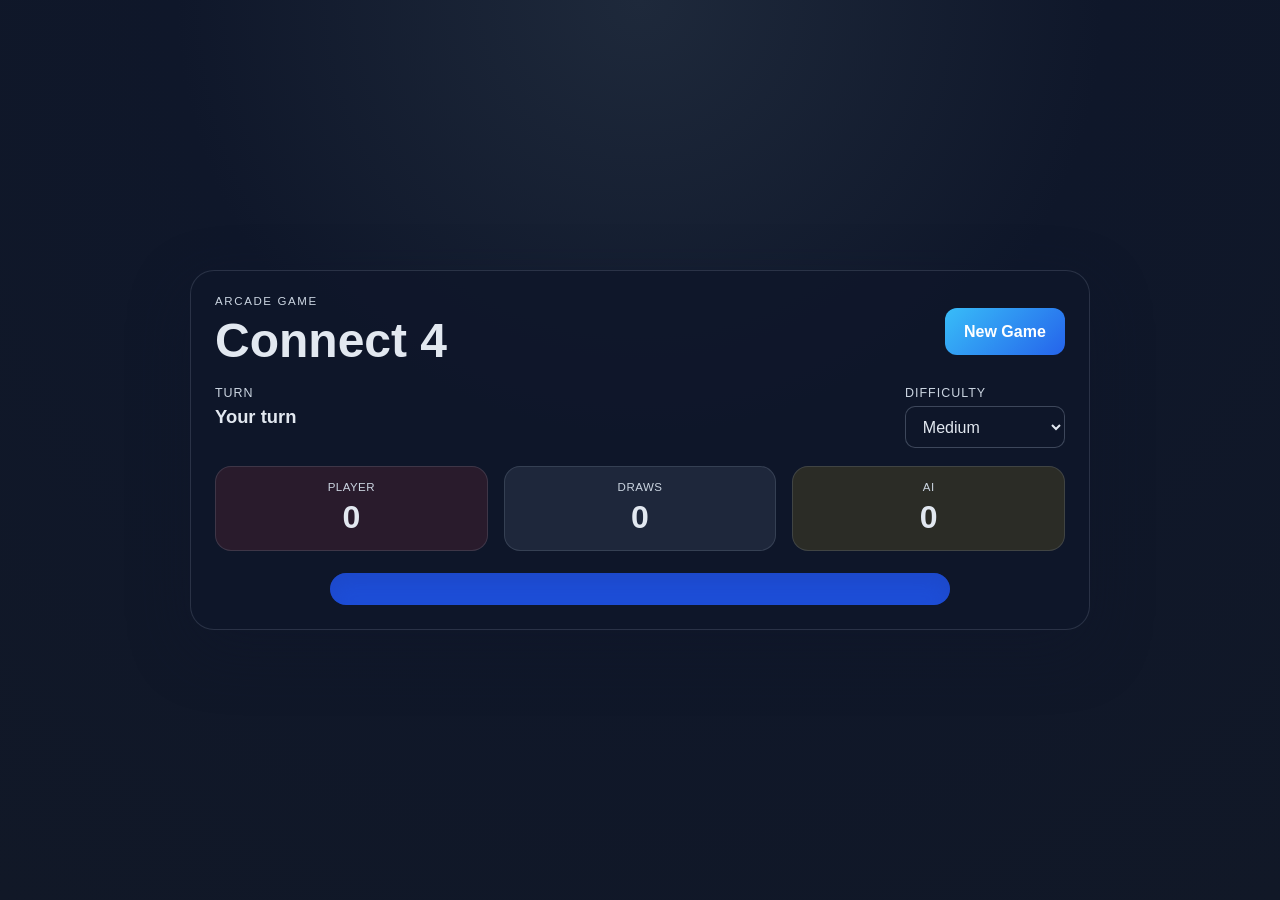
==== index.html @ 758506e6 "Create a playable Connect 4 website with a simple AI opponent and responsive styling." ====
<!DOCTYPE html>
<html lang="en">
  <head>
    <meta charset="UTF-8" />
    <meta name="viewport" content="width=device-width, initial-scale=1.0" />
    <title>Connect 4 vs AI</title>
    <link rel="stylesheet" href="styles.css" />
  </head>
  <body>
    <main class="app">
      <section class="panel">
        <div class="title-row">
          <div>
            <p class="eyebrow">Arcade game</p>
            <h1>Connect 4</h1>
          </div>
          <button id="new-game" class="primary-btn">New Game</button>
        </div>

        <div class="status-bar">
          <div class="status-item">
            <span class="label">Turn</span>
            <strong id="turn-indicator">Your turn</strong>
          </div>
          <div class="status-item">
            <span class="label">Difficulty</span>
            <select id="difficulty">
              <option value="easy">Easy</option>
              <option value="medium" selected>Medium</option>
              <option value="hard">Hard</option>
            </select>
          </div>
        </div>

        <div class="scoreboard">
          <div class="score-card human">
            <span>Player</span>
            <strong id="player-score">0</strong>
          </div>
          <div class="score-card draw">
            <span>Draws</span>
            <strong id="draw-score">0</strong>
          </div>
          <div class="score-card ai">
            <span>AI</span>
            <strong id="ai-score">0</strong>
          </div>
        </div>

        <div class="board-wrap">
          <div id="board" class="board" aria-label="Connect 4 board"></div>
        </div>
      </section>
    </main>

    <script src="script.js"></script>
  </body>
</html>
---- styles.css ----
:root {
  --bg-1: #0f172a;
  --bg-2: #111827;
  --panel: rgba(15, 23, 42, 0.82);
  --panel-border: rgba(148, 163, 184, 0.2);
  --board-bg: #1d4ed8;
  --board-hole: #93c5fd;
  --human: #ef4444;
  --ai: #facc15;
  --cell: #dbeafe;
  --text: #e2e8f0;
  --muted: #cbd5e1;
  --shadow: rgba(15, 23, 42, 0.45);
}

* {
  box-sizing: border-box;
}

body {
  margin: 0;
  min-height: 100vh;
  display: grid;
  place-items: center;
  font-family: Arial, Helvetica, sans-serif;
  background: radial-gradient(circle at top, #1e293b, var(--bg-1) 42%, var(--bg-2));
  color: var(--text);
}

button,
select {
  font: inherit;
}

.app {
  width: min(92vw, 900px);
}

.panel {
  background: var(--panel);
  border: 1px solid var(--panel-border);
  border-radius: 24px;
  box-shadow: 0 20px 60px var(--shadow);
  padding: 24px;
}

.title-row {
  display: flex;
  justify-content: space-between;
  align-items: center;
  gap: 16px;
  margin-bottom: 18px;
}

.eyebrow {
  margin: 0 0 6px;
  text-transform: uppercase;
  letter-spacing: 0.14em;
  color: var(--muted);
  font-size: 0.72rem;
}

h1 {
  margin: 0;
  font-size: clamp(2rem, 4vw, 3rem);
}

.primary-btn {
  border: none;
  background: linear-gradient(135deg, #38bdf8, #2563eb);
  color: white;
  padding: 0.9rem 1.2rem;
  border-radius: 12px;
  cursor: pointer;
  font-weight: 700;
  transition: transform 0.15s ease, filter 0.15s ease;
}

.primary-btn:hover {
  transform: translateY(-1px);
  filter: brightness(1.05);
}

.status-bar {
  display: flex;
  flex-wrap: wrap;
  justify-content: space-between;
  gap: 16px;
  margin-bottom: 18px;
}

.status-item {
  display: flex;
  flex-direction: column;
  gap: 6px;
  min-width: 160px;
}

.label {
  color: var(--muted);
  font-size: 0.78rem;
  text-transform: uppercase;
  letter-spacing: 0.08em;
}

#turn-indicator {
  font-size: 1.15rem;
}

select {
  background: rgba(15, 23, 42, 0.8);
  border: 1px solid rgba(148, 163, 184, 0.35);
  border-radius: 10px;
  padding: 0.65rem 0.8rem;
  color: var(--text);
}

.scoreboard {
  display: grid;
  grid-template-columns: repeat(3, minmax(110px, 1fr));
  gap: 16px;
  margin-bottom: 22px;
}

.score-card {
  border-radius: 16px;
  padding: 14px 12px;
  display: flex;
  flex-direction: column;
  align-items: center;
  gap: 6px;
  border: 1px solid rgba(148, 163, 184, 0.2);
}

.score-card span {
  color: var(--muted);
  letter-spacing: 0.04em;
  text-transform: uppercase;
  font-size: 0.72rem;
}

.score-card strong {
  font-size: clamp(1.3rem, 3vw, 2rem);
}

.score-card.human {
  background: rgba(239, 68, 68, 0.12);
}

.score-card.ai {
  background: rgba(250, 204, 21, 0.12);
}

.score-card.draw {
  background: rgba(148, 163, 184, 0.12);
}

.board-wrap {
  display: flex;
  justify-content: center;
}

.board {
  display: grid;
  grid-template-columns: repeat(7, minmax(54px, 1fr));
  gap: 10px;
  background: var(--board-bg);
  padding: 16px;
  border-radius: 18px;
  width: min(100%, 620px);
  box-shadow: inset 0 10px 20px rgba(30, 64, 175, 0.35);
}

.cell {
  width: 100%;
  aspect-ratio: 1;
  border-radius: 50%;
  background: var(--cell);
  border: 2px solid rgba(15, 23, 42, 0.05);
  cursor: pointer;
  transition: transform 0.12s ease, box-shadow 0.12s ease;
  position: relative;
  overflow: hidden;
}

.cell:hover:not(.locked) {
  transform: translateY(-1px);
  box-shadow: 0 0 0 3px rgba(255, 255, 255, 0.1);
}

.cell:before {
  content: "";
  position: absolute;
  inset: 12%;
  border-radius: 50%;
  background: transparent;
}

.cell.player-1 {
  background: var(--human);
}

.cell.player-2 {
  background: var(--ai);
}

.cell.player-1:before,
.cell.player-2:before {
  box-shadow: inset -8px -6px 12px rgba(0, 0, 0, 0.18);
}

.cell.locked {
  cursor: default;
}

@media (max-width: 620px) {
  .panel {
    padding: 18px 14px;
  }

  .title-row {
    align-items: flex-start;
    flex-direction: column;
  }

  .scoreboard {
    grid-template-columns: repeat(3, minmax(80px, 1fr));
    gap: 10px;
  }

  .board {
    gap: 8px;
    padding: 12px;
  }
}
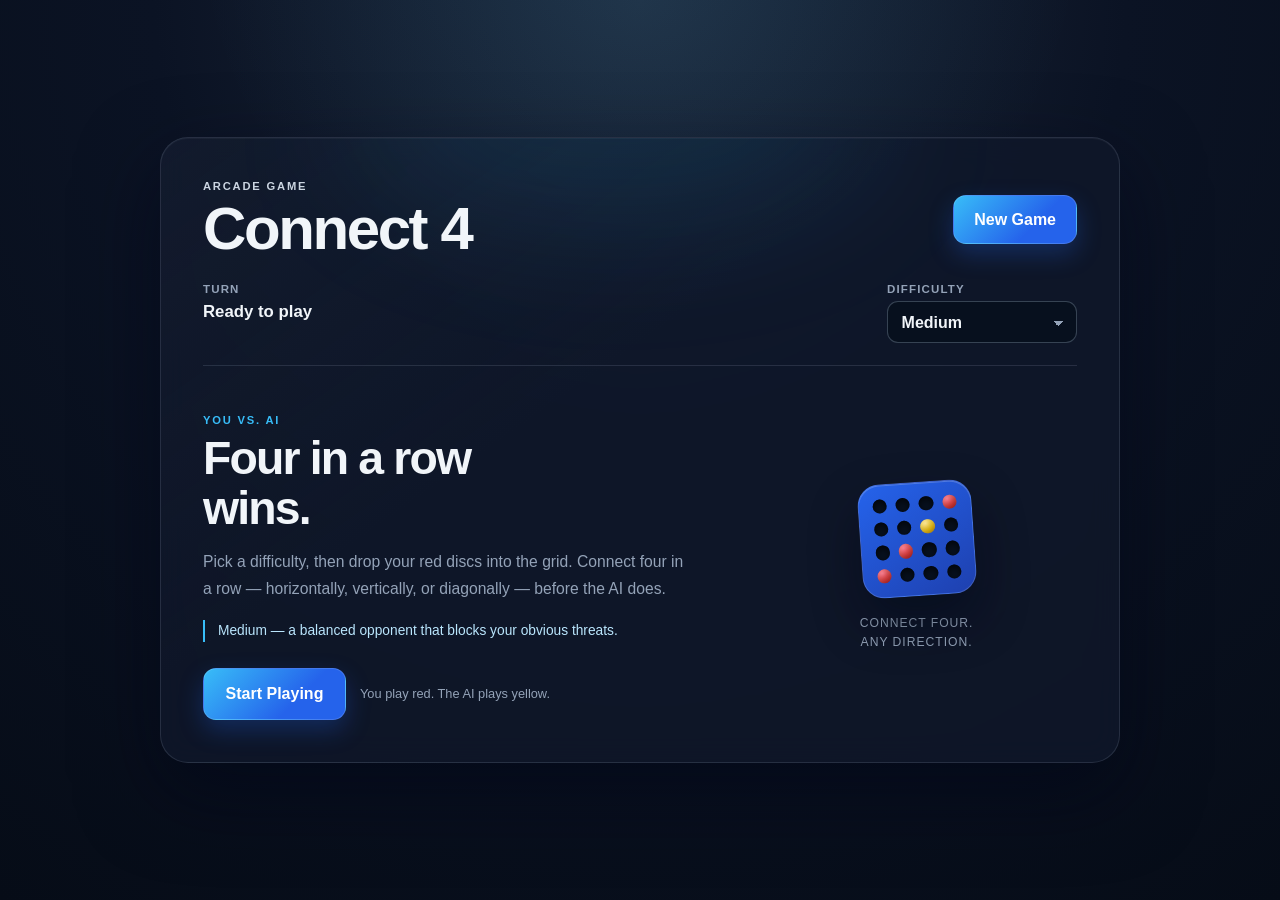
==== commit 954ec6e3: "Update version 1.0" ====
--- a/index.html
+++ b/index.html
@@ -3,27 +3,38 @@
   <head>
     <meta charset="UTF-8" />
     <meta name="viewport" content="width=device-width, initial-scale=1.0" />
+    <meta
+      name="description"
+      content="Play Connect 4 against an AI opponent on easy, medium, or hard difficulty."
+    />
+    <link
+      rel="icon"
+      href="data:image/svg+xml,%3Csvg xmlns='http://www.w3.org/2000/svg' viewBox='0 0 64 64'%3E%3Ccircle cx='32' cy='32' r='28' fill='%23ef4444'/%3E%3C/svg%3E"
+    />
     <title>Connect 4 vs AI</title>
     <link rel="stylesheet" href="styles.css" />
   </head>
   <body>
     <main class="app">
-      <section class="panel">
-        <div class="title-row">
+      <section class="panel" aria-labelledby="app-title">
+        <header class="title-row">
           <div>
             <p class="eyebrow">Arcade game</p>
-            <h1>Connect 4</h1>
+            <h1 id="app-title">Connect 4</h1>
           </div>
-          <button id="new-game" class="primary-btn">New Game</button>
-        </div>
+          <button id="new-game" class="primary-btn" type="button">
+            New Game
+          </button>
+        </header>
 
         <div class="status-bar">
           <div class="status-item">
             <span class="label">Turn</span>
-            <strong id="turn-indicator">Your turn</strong>
+            <strong id="turn-indicator" aria-live="polite">Ready to play</strong>
           </div>
-          <div class="status-item">
-            <span class="label">Difficulty</span>
+
+          <div class="status-item status-item--difficulty">
+            <label class="label" for="difficulty">Difficulty</label>
             <select id="difficulty">
               <option value="easy">Easy</option>
               <option value="medium" selected>Medium</option>
@@ -32,27 +43,74 @@
           </div>
         </div>
 
-        <div class="scoreboard">
-          <div class="score-card human">
-            <span>Player</span>
-            <strong id="player-score">0</strong>
+        <!-- 开始界面：选择难度后，点击 New Game 或 Start Playing 进入棋盘。 -->
+        <section
+          id="start-screen"
+          class="screen start-screen"
+          aria-labelledby="start-title"
+        >
+          <div class="start-copy">
+            <p class="eyebrow eyebrow--accent">You vs. AI</p>
+            <h2 id="start-title">Four in a row wins.</h2>
+            <p class="intro">
+              Pick a difficulty, then drop your red discs into the grid. Connect
+              four in a row &mdash; horizontally, vertically, or diagonally
+              &mdash; before the AI does.
+            </p>
+            <p id="difficulty-note" class="difficulty-note">
+              Medium &mdash; a balanced opponent that blocks your obvious
+              threats.
+            </p>
+            <div class="start-actions">
+              <button
+                id="start-game"
+                class="primary-btn primary-btn--large"
+                type="button"
+              >
+                Start Playing
+              </button>
+              <span class="hint">You play red. The AI plays yellow.</span>
+            </div>
           </div>
-          <div class="score-card draw">
-            <span>Draws</span>
-            <strong id="draw-score">0</strong>
+
+          <div class="start-visual" aria-hidden="true">
+            <div class="mini-board">
+              <span></span><span></span><span></span><span class="mini-red"></span>
+              <span></span><span></span><span class="mini-yellow"></span><span></span>
+              <span></span><span class="mini-red"></span><span></span><span></span>
+              <span class="mini-red"></span><span></span><span></span><span></span>
+            </div>
+            <p class="mini-caption">Connect four.<br />Any direction.</p>
           </div>
-          <div class="score-card ai">
-            <span>AI</span>
-            <strong id="ai-score">0</strong>
+        </section>
+
+        <!-- 游戏界面：棋盘由 script.js 生成。 -->
+        <section
+          id="game-screen"
+          class="screen game-screen"
+          aria-label="Connect 4 game"
+          hidden
+        >
+          <div class="legend" aria-hidden="true">
+            <span class="legend-item">
+              <span class="disc-dot disc-dot--red"></span>You
+            </span>
+            <span class="legend-item">
+              <span class="disc-dot disc-dot--yellow"></span>AI
+            </span>
           </div>
-        </div>
 
-        <div class="board-wrap">
-          <div id="board" class="board" aria-label="Connect 4 board"></div>
-        </div>
+          <div class="board-wrap">
+            <div id="board" class="board" aria-label="Connect 4 board"></div>
+          </div>
+
+          <p id="board-hint" class="board-hint">
+            Choose a column to drop your disc. First to connect four wins.
+          </p>
+        </section>
       </section>
     </main>
 
-    <script src="script.js"></script>
+    <script src="script.js" defer></script>
   </body>
 </html>
--- a/styles.css
+++ b/styles.css
@@ -1,29 +1,42 @@
 :root {
-  --bg-1: #0f172a;
-  --bg-2: #111827;
-  --panel: rgba(15, 23, 42, 0.82);
-  --panel-border: rgba(148, 163, 184, 0.2);
-  --board-bg: #1d4ed8;
-  --board-hole: #93c5fd;
+  --bg-deep: #060c17;
+  --bg: #0b1324;
+  --panel: rgba(15, 23, 42, 0.88);
+  --panel-border: rgba(148, 163, 184, 0.18);
+  --text: #f1f5f9;
+  --muted: #94a3b8;
+  --label: #cbd5e1;
+  --accent: #38bdf8;
   --human: #ef4444;
   --ai: #facc15;
-  --cell: #dbeafe;
-  --text: #e2e8f0;
-  --muted: #cbd5e1;
-  --shadow: rgba(15, 23, 42, 0.45);
+  --hole: #07101e;
+  --board: #1d4ed8;
+  --win-glow: rgba(255, 255, 255, 0.72);
 }
 
 * {
   box-sizing: border-box;
 }
 
+[hidden] {
+  display: none !important;
+}
+
+html {
+  color-scheme: dark;
+}
+
 body {
+  min-height: 100vh;
+  min-height: 100svh;
   margin: 0;
-  min-height: 100vh;
+  padding: 28px 0;
   display: grid;
   place-items: center;
-  font-family: Arial, Helvetica, sans-serif;
-  background: radial-gradient(circle at top, #1e293b, var(--bg-1) 42%, var(--bg-2));
+  font-family: "Segoe UI", "Helvetica Neue", Arial, sans-serif;
+  background:
+    radial-gradient(circle at 50% -10%, rgba(56, 189, 248, 0.1), transparent 38%),
+    radial-gradient(circle at 50% 0%, #1e293b, var(--bg) 44%, var(--bg-deep));
   color: var(--text);
 }
 
@@ -32,127 +45,314 @@
   font: inherit;
 }
 
+button {
+  -webkit-tap-highlight-color: transparent;
+}
+
 .app {
-  width: min(92vw, 900px);
+  width: min(94vw, 960px);
 }
 
 .panel {
-  background: var(--panel);
+  position: relative;
+  overflow: hidden;
+  padding: clamp(22px, 4vw, 42px);
   border: 1px solid var(--panel-border);
-  border-radius: 24px;
-  box-shadow: 0 20px 60px var(--shadow);
-  padding: 24px;
+  border-radius: 28px;
+  background:
+    linear-gradient(145deg, rgba(30, 41, 59, 0.24), transparent 42%),
+    var(--panel);
+  box-shadow:
+    0 30px 80px rgba(2, 6, 23, 0.55),
+    inset 0 1px 0 rgba(255, 255, 255, 0.04);
+  backdrop-filter: blur(14px);
+}
+
+.panel::before {
+  content: "";
+  position: absolute;
+  top: -140px;
+  left: 20%;
+  width: 55%;
+  height: 220px;
+  border-radius: 50%;
+  background: rgba(56, 189, 248, 0.11);
+  filter: blur(70px);
+  pointer-events: none;
 }
 
 .title-row {
+  position: relative;
   display: flex;
+  align-items: center;
   justify-content: space-between;
-  align-items: center;
-  gap: 16px;
-  margin-bottom: 18px;
+  gap: 20px;
+  margin-bottom: 24px;
 }
 
 .eyebrow {
-  margin: 0 0 6px;
+  margin: 0 0 7px;
+  color: var(--label);
+  font-size: 0.7rem;
+  font-weight: 700;
+  letter-spacing: 0.16em;
   text-transform: uppercase;
-  letter-spacing: 0.14em;
-  color: var(--muted);
-  font-size: 0.72rem;
+}
+
+.eyebrow--accent {
+  color: var(--accent);
+}
+
+h1,
+h2 {
+  margin: 0;
+  letter-spacing: -0.04em;
 }
 
 h1 {
-  margin: 0;
-  font-size: clamp(2rem, 4vw, 3rem);
+  font-size: clamp(2.5rem, 6vw, 3.75rem);
+  line-height: 1;
 }
 
 .primary-btn {
-  border: none;
-  background: linear-gradient(135deg, #38bdf8, #2563eb);
-  color: white;
-  padding: 0.9rem 1.2rem;
-  border-radius: 12px;
+  flex: none;
+  padding: 0.9rem 1.25rem;
+  border: 1px solid rgba(255, 255, 255, 0.14);
+  border-radius: 13px;
+  background: linear-gradient(135deg, #38bdf8, #2563eb 65%);
+  color: #fff;
+  font-weight: 700;
   cursor: pointer;
-  font-weight: 700;
-  transition: transform 0.15s ease, filter 0.15s ease;
+  box-shadow: 0 10px 24px rgba(37, 99, 235, 0.28);
+  transition:
+    transform 0.16s ease,
+    filter 0.16s ease,
+    box-shadow 0.16s ease;
 }
 
 .primary-btn:hover {
   transform: translateY(-1px);
-  filter: brightness(1.05);
+  filter: brightness(1.06);
+  box-shadow: 0 13px 28px rgba(37, 99, 235, 0.36);
+}
+
+.primary-btn:active {
+  transform: translateY(0);
+}
+
+.primary-btn:focus-visible,
+select:focus-visible,
+.column:focus-visible {
+  outline: 3px solid rgba(125, 211, 252, 0.9);
+  outline-offset: 3px;
+}
+
+.primary-btn--large {
+  padding: 1rem 1.35rem;
 }
 
 .status-bar {
+  position: relative;
   display: flex;
-  flex-wrap: wrap;
+  align-items: flex-start;
   justify-content: space-between;
-  gap: 16px;
-  margin-bottom: 18px;
+  gap: 24px;
+  padding: 0 0 22px;
+  border-bottom: 1px solid var(--panel-border);
 }
 
 .status-item {
   display: flex;
   flex-direction: column;
   gap: 6px;
-  min-width: 160px;
+  min-width: 0;
+}
+
+.status-item--difficulty {
+  width: 190px;
 }
 
 .label {
   color: var(--muted);
-  font-size: 0.78rem;
+  font-size: 0.72rem;
+  font-weight: 700;
+  letter-spacing: 0.1em;
   text-transform: uppercase;
-  letter-spacing: 0.08em;
 }
 
 #turn-indicator {
-  font-size: 1.15rem;
+  min-height: 1.45em;
+  font-size: 1.05rem;
+  line-height: 1.35;
+}
+
+#turn-indicator.is-thinking {
+  color: var(--accent);
 }
 
 select {
-  background: rgba(15, 23, 42, 0.8);
-  border: 1px solid rgba(148, 163, 184, 0.35);
-  border-radius: 10px;
-  padding: 0.65rem 0.8rem;
+  width: 100%;
+  appearance: none;
+  padding: 0.7rem 2.35rem 0.7rem 0.85rem;
+  border: 1px solid rgba(148, 163, 184, 0.34);
+  border-radius: 11px;
+  background-color: rgba(7, 16, 30, 0.82);
+  background-image:
+    linear-gradient(45deg, transparent 50%, #94a3b8 50%),
+    linear-gradient(135deg, #94a3b8 50%, transparent 50%);
+  background-position:
+    calc(100% - 18px) calc(50% + 1px),
+    calc(100% - 13px) calc(50% + 1px);
+  background-repeat: no-repeat;
+  background-size: 5px 5px, 5px 5px;
   color: var(--text);
-}
-
-.scoreboard {
+  font-weight: 600;
+  cursor: pointer;
+  transition:
+    border-color 0.16s ease,
+    background-color 0.16s ease;
+}
+
+select:hover {
+  border-color: rgba(125, 211, 252, 0.55);
+  background-color: rgba(15, 23, 42, 0.95);
+}
+
+/* Landing screen */
+.start-screen {
   display: grid;
-  grid-template-columns: repeat(3, minmax(110px, 1fr));
-  gap: 16px;
-  margin-bottom: 22px;
-}
-
-.score-card {
-  border-radius: 16px;
-  padding: 14px 12px;
+  grid-template-columns: minmax(0, 1.2fr) minmax(230px, 0.8fr);
+  gap: clamp(28px, 6vw, 72px);
+  align-items: center;
+  padding-top: clamp(28px, 5vw, 48px);
+  animation: screen-in 0.35s ease both;
+}
+
+.start-copy h2 {
+  max-width: 13ch;
+  font-size: clamp(1.8rem, 4.5vw, 2.9rem);
+  line-height: 1.08;
+}
+
+.intro {
+  max-width: 56ch;
+  margin: 16px 0 0;
+  color: var(--muted);
+  font-size: 0.98rem;
+  line-height: 1.7;
+}
+
+.difficulty-note {
+  margin: 18px 0 0;
+  padding-left: 13px;
+  border-left: 2px solid var(--accent);
+  color: #bae6fd;
+  font-size: 0.86rem;
+  line-height: 1.55;
+}
+
+.start-actions {
+  display: flex;
+  flex-wrap: wrap;
+  align-items: center;
+  gap: 14px;
+  margin-top: 26px;
+}
+
+.hint {
+  color: var(--muted);
+  font-size: 0.8rem;
+}
+
+.start-visual {
   display: flex;
   flex-direction: column;
   align-items: center;
-  gap: 6px;
-  border: 1px solid rgba(148, 163, 184, 0.2);
-}
-
-.score-card span {
+  gap: 18px;
+  justify-self: center;
+}
+
+.mini-board {
+  display: grid;
+  grid-template-columns: repeat(4, 1fr);
+  gap: 9px;
+  width: min(100%, 220px);
+  padding: 14px;
+  border: 1px solid rgba(255, 255, 255, 0.15);
+  border-radius: 22px;
+  background: linear-gradient(145deg, #2563eb, #1e40af);
+  box-shadow:
+    0 24px 50px rgba(2, 6, 23, 0.45),
+    inset 0 1px 0 rgba(255, 255, 255, 0.2);
+  transform: rotate(-4deg);
+}
+
+.mini-board span {
+  aspect-ratio: 1;
+  border-radius: 50%;
+  background: var(--hole);
+  box-shadow: inset 0 3px 6px rgba(0, 0, 0, 0.65);
+}
+
+.mini-board .mini-red {
+  background: radial-gradient(circle at 35% 28%, #fb7185, #ef4444 50%, #b91c1c);
+  box-shadow:
+    inset -3px -4px 7px rgba(0, 0, 0, 0.24),
+    inset 2px 3px 5px rgba(255, 255, 255, 0.18);
+}
+
+.mini-board .mini-yellow {
+  background: radial-gradient(circle at 35% 28%, #fde68a, #facc15 52%, #ca8a04);
+  box-shadow:
+    inset -3px -4px 7px rgba(0, 0, 0, 0.22),
+    inset 2px 3px 5px rgba(255, 255, 255, 0.22);
+}
+
+.mini-caption {
+  margin: 0;
   color: var(--muted);
-  letter-spacing: 0.04em;
+  font-size: 0.76rem;
+  letter-spacing: 0.08em;
+  line-height: 1.55;
+  text-align: center;
   text-transform: uppercase;
-  font-size: 0.72rem;
-}
-
-.score-card strong {
-  font-size: clamp(1.3rem, 3vw, 2rem);
-}
-
-.score-card.human {
-  background: rgba(239, 68, 68, 0.12);
-}
-
-.score-card.ai {
-  background: rgba(250, 204, 21, 0.12);
-}
-
-.score-card.draw {
-  background: rgba(148, 163, 184, 0.12);
+}
+
+/* Game screen */
+.game-screen {
+  padding-top: 22px;
+  animation: screen-in 0.35s ease both;
+}
+
+.legend {
+  display: flex;
+  flex-wrap: wrap;
+  gap: 18px;
+  margin-bottom: 14px;
+  color: var(--muted);
+  font-size: 0.82rem;
+}
+
+.legend-item {
+  display: inline-flex;
+  align-items: center;
+  gap: 7px;
+}
+
+.disc-dot {
+  width: 10px;
+  height: 10px;
+  border-radius: 50%;
+}
+
+.disc-dot--red {
+  background: var(--human);
+  box-shadow: 0 0 10px rgba(239, 68, 68, 0.55);
+}
+
+.disc-dot--yellow {
+  background: var(--ai);
+  box-shadow: 0 0 10px rgba(250, 204, 21, 0.5);
 }
 
 .board-wrap {
@@ -162,74 +362,240 @@
 
 .board {
   display: grid;
-  grid-template-columns: repeat(7, minmax(54px, 1fr));
-  gap: 10px;
-  background: var(--board-bg);
-  padding: 16px;
-  border-radius: 18px;
-  width: min(100%, 620px);
-  box-shadow: inset 0 10px 20px rgba(30, 64, 175, 0.35);
-}
-
-.cell {
+  grid-template-columns: repeat(7, minmax(0, 1fr));
+  gap: clamp(5px, 1.2vw, 11px);
+  width: min(100%, 660px);
+  padding: clamp(10px, 1.9vw, 18px);
+  border: 1px solid rgba(255, 255, 255, 0.16);
+  border-radius: 23px;
+  background:
+    linear-gradient(145deg, rgba(255, 255, 255, 0.1), transparent 38%),
+    linear-gradient(145deg, #2563eb, var(--board) 52%, #1e40af);
+  box-shadow:
+    0 26px 55px rgba(2, 6, 23, 0.42),
+    inset 0 1px 0 rgba(255, 255, 255, 0.25);
+}
+
+.column {
+  display: grid;
+  grid-template-rows: repeat(6, auto);
+  gap: clamp(5px, 1.2vw, 11px);
+  min-width: 0;
+  padding: 0;
+  border: 0;
+  border-radius: 999px;
+  background: transparent;
+  cursor: pointer;
+  overflow: hidden;
+  transition: background-color 0.16s ease;
+}
+
+.column:not(:disabled):hover {
+  background-color: rgba(255, 255, 255, 0.1);
+}
+
+.column:disabled {
+  cursor: default;
+}
+
+.slot {
+  position: relative;
   width: 100%;
   aspect-ratio: 1;
   border-radius: 50%;
-  background: var(--cell);
-  border: 2px solid rgba(15, 23, 42, 0.05);
-  cursor: pointer;
-  transition: transform 0.12s ease, box-shadow 0.12s ease;
-  position: relative;
-  overflow: hidden;
-}
-
-.cell:hover:not(.locked) {
-  transform: translateY(-1px);
-  box-shadow: 0 0 0 3px rgba(255, 255, 255, 0.1);
-}
-
-.cell:before {
-  content: "";
+  background: var(--hole);
+  box-shadow:
+    inset 0 5px 9px rgba(0, 0, 0, 0.62),
+    inset 0 -1px 2px rgba(255, 255, 255, 0.06);
+}
+
+.column:not(:disabled):hover .slot:not(.player-1):not(.player-2) {
+  background: #12233b;
+}
+
+.disc {
   position: absolute;
-  inset: 12%;
+  inset: 0;
   border-radius: 50%;
-  background: transparent;
-}
-
-.cell.player-1 {
-  background: var(--human);
-}
-
-.cell.player-2 {
-  background: var(--ai);
-}
-
-.cell.player-1:before,
-.cell.player-2:before {
-  box-shadow: inset -8px -6px 12px rgba(0, 0, 0, 0.18);
-}
-
-.cell.locked {
-  cursor: default;
+  opacity: 0;
+  transform: translateY(-130%) scale(0.9);
+}
+
+.slot.player-1 .disc,
+.slot.player-2 .disc {
+  opacity: 1;
+  transform: none;
+}
+
+.slot.player-1 .disc {
+  background: radial-gradient(circle at 35% 28%, #fb7185, #ef4444 48%, #b91c1c);
+  box-shadow:
+    inset -5px -7px 10px rgba(0, 0, 0, 0.24),
+    inset 4px 5px 8px rgba(255, 255, 255, 0.17),
+    0 3px 8px rgba(0, 0, 0, 0.26);
+}
+
+.slot.player-2 .disc {
+  background: radial-gradient(circle at 35% 28%, #fde68a, #facc15 50%, #ca8a04);
+  box-shadow:
+    inset -5px -7px 10px rgba(0, 0, 0, 0.22),
+    inset 4px 5px 8px rgba(255, 255, 255, 0.2),
+    0 3px 8px rgba(0, 0, 0, 0.24);
+}
+
+.slot.dropped .disc {
+  animation: disc-drop 0.36s cubic-bezier(0.2, 0.8, 0.3, 1) both;
+}
+
+.slot.winning .disc {
+  animation: winning-pulse 0.75s ease-in-out infinite alternate;
+  box-shadow:
+    0 0 0 3px var(--win-glow),
+    0 0 24px var(--win-glow);
+}
+
+.board-hint {
+  margin: 18px 0 0;
+  color: var(--muted);
+  font-size: 0.84rem;
+  line-height: 1.5;
+  text-align: center;
+}
+
+@keyframes disc-drop {
+  0% {
+    opacity: 0.45;
+    transform: translateY(-430%) scale(0.94);
+  }
+  65% {
+    opacity: 1;
+    transform: translateY(3%) scale(1.03);
+  }
+  100% {
+    opacity: 1;
+    transform: translateY(0) scale(1);
+  }
+}
+
+@keyframes winning-pulse {
+  from {
+    transform: scale(1);
+  }
+  to {
+    transform: scale(1.08);
+  }
+}
+
+@keyframes screen-in {
+  from {
+    opacity: 0;
+    transform: translateY(8px);
+  }
+  to {
+    opacity: 1;
+    transform: translateY(0);
+  }
+}
+
+/* 在较矮的笔记本屏幕上收紧上下留白，避免开始界面出现不必要的滚动。 */
+@media (max-height: 760px) and (min-width: 621px) {
+  body {
+    padding: 10px 0;
+  }
+
+  .panel {
+    padding-top: 24px;
+    padding-bottom: 24px;
+  }
+
+  .start-screen {
+    padding-top: 28px;
+  }
+}
+
+@media (max-width: 760px) {
+  .start-screen {
+    grid-template-columns: 1fr;
+    gap: 28px;
+  }
+
+  .start-visual {
+    display: none;
+  }
+
+  .start-copy h2 {
+    max-width: 18ch;
+  }
 }
 
 @media (max-width: 620px) {
+  body {
+    padding: 12px 0;
+  }
+
   .panel {
-    padding: 18px 14px;
+    padding: 20px 16px;
+    border-radius: 21px;
   }
 
   .title-row {
     align-items: flex-start;
+    margin-bottom: 20px;
+  }
+
+  .status-bar {
+    gap: 14px;
+  }
+
+  .status-item--difficulty {
+    width: 150px;
+  }
+
+  .board {
+    border-radius: 16px;
+  }
+
+  .board-hint {
+    margin-top: 14px;
+  }
+}
+
+@media (max-width: 430px) {
+  .title-row {
     flex-direction: column;
-  }
-
-  .scoreboard {
-    grid-template-columns: repeat(3, minmax(80px, 1fr));
-    gap: 10px;
-  }
-
-  .board {
-    gap: 8px;
-    padding: 12px;
-  }
-}
+    gap: 16px;
+  }
+
+  .title-row .primary-btn {
+    width: 100%;
+  }
+
+  .status-bar {
+    flex-direction: column;
+    gap: 14px;
+  }
+
+  .status-item--difficulty {
+    width: 100%;
+  }
+
+  .start-actions {
+    align-items: flex-start;
+    flex-direction: column;
+  }
+
+  .start-actions .primary-btn {
+    width: 100%;
+  }
+}
+
+@media (prefers-reduced-motion: reduce) {
+  *,
+  *::before,
+  *::after {
+    scroll-behavior: auto !important;
+    animation-duration: 0.01ms !important;
+    animation-iteration-count: 1 !important;
+    transition-duration: 0.01ms !important;
+  }
+}
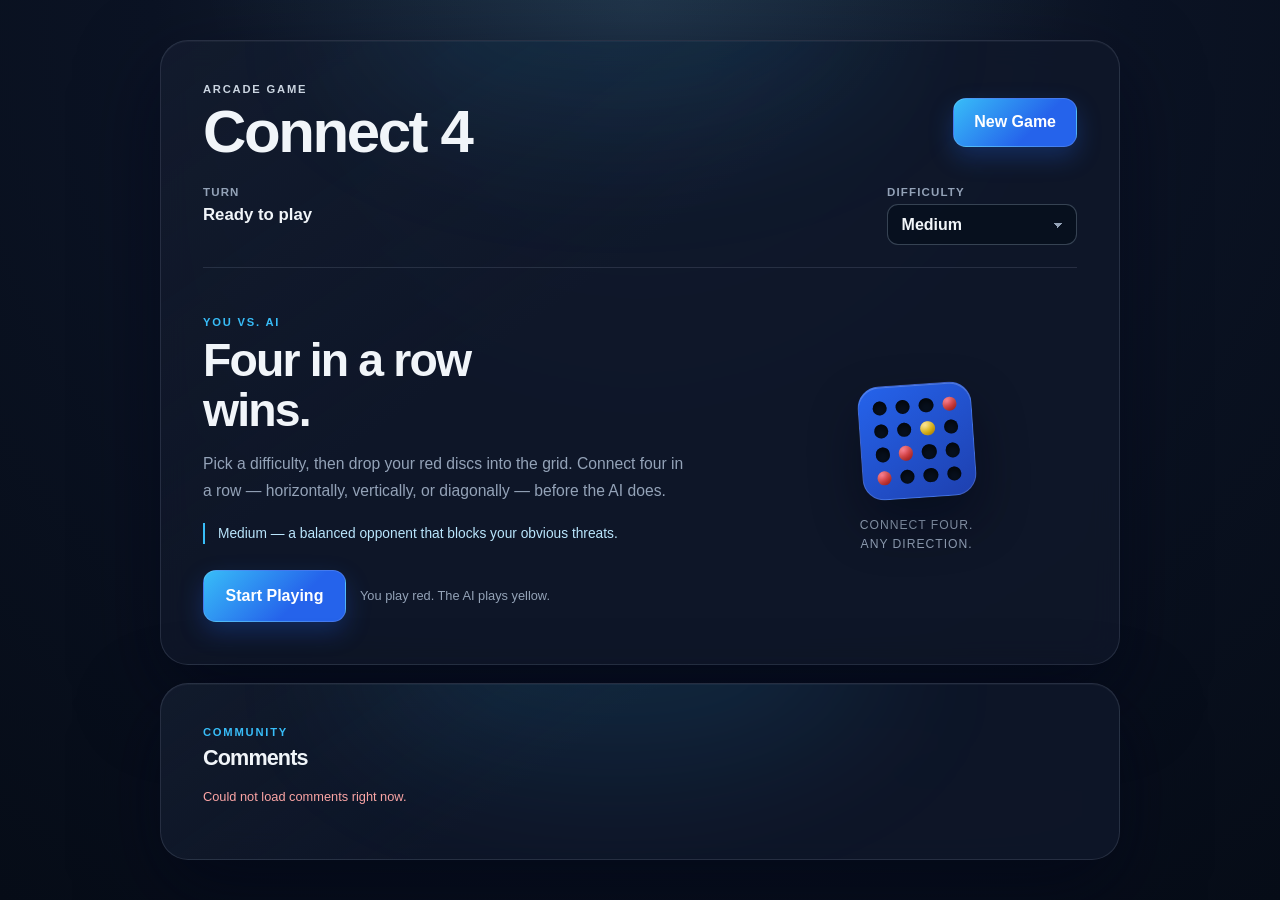
==== commit 814ca3d3: "Add files via upload" ====
--- a/index.html
+++ b/index.html
@@ -13,6 +13,7 @@
     />
     <title>Connect 4 vs AI</title>
     <link rel="stylesheet" href="styles.css" />
+    <link rel="stylesheet" href="comments.css" />
   </head>
   <body>
     <main class="app">
@@ -109,8 +110,42 @@
           </p>
         </section>
       </section>
+
+      <!-- 评论区：需要 Google 登录。后端在 api/ 目录，部署步骤见 COMMENTS-SETUP.md -->
+      <section
+        id="comments"
+        class="panel comments-panel"
+        aria-labelledby="comments-title"
+      >
+        <div class="comments-head">
+          <div>
+            <p class="eyebrow eyebrow--accent">Community</p>
+            <h2 id="comments-title">Comments</h2>
+          </div>
+          <div class="comments-auth" data-auth></div>
+        </div>
+
+        <form id="comment-form" data-form hidden>
+          <label class="label" for="comment-input">Leave a comment</label>
+          <textarea
+            id="comment-input"
+            data-input
+            maxlength="1000"
+            required
+            placeholder="Beat the AI? Share a tip or how you cracked Hard mode."
+          ></textarea>
+          <div class="comment-form-row">
+            <span class="hint" data-count></span>
+            <button class="primary-btn" type="submit">Post comment</button>
+          </div>
+        </form>
+
+        <p class="comments-status" data-status role="status" aria-live="polite"></p>
+        <ul class="comment-list" data-list></ul>
+      </section>
     </main>
 
     <script src="script.js" defer></script>
+    <script src="comment-section.js" defer></script>
   </body>
 </html>
--- a/comments.css
+++ b/comments.css
@@ -0,0 +1,214 @@
+/* ------------------------------------------------------------------ *
+ * Comment section
+ * Reuses the tokens defined in styles.css so it matches the game panel.
+ * ------------------------------------------------------------------ */
+
+.comments-panel {
+  margin-top: 18px;
+}
+
+.comments-head {
+  display: flex;
+  align-items: flex-end;
+  justify-content: space-between;
+  gap: 18px;
+  margin-bottom: 18px;
+}
+
+.comments-head h2 {
+  font-size: 1.35rem;
+}
+
+.comments-auth {
+  display: flex;
+  align-items: center;
+  gap: 10px;
+  min-height: 44px;
+  flex: none;
+}
+
+.comments-user {
+  display: flex;
+  align-items: center;
+  gap: 10px;
+  padding: 5px 6px 5px 7px;
+  border: 1px solid var(--panel-border);
+  border-radius: 999px;
+  background: rgba(2, 6, 23, 0.45);
+}
+
+.comments-user .avatar {
+  width: 30px;
+  height: 30px;
+  border-radius: 50%;
+  object-fit: cover;
+  flex: none;
+}
+
+.comments-user .avatar--fallback {
+  display: grid;
+  place-items: center;
+  background: rgba(56, 189, 248, 0.18);
+  color: var(--accent);
+  font-size: 0.78rem;
+  font-weight: 800;
+}
+
+.comments-user .who-name {
+  max-width: 16ch;
+  overflow: hidden;
+  text-overflow: ellipsis;
+  white-space: nowrap;
+  font-size: 0.85rem;
+  font-weight: 600;
+}
+
+.comments-signout {
+  padding: 0.42rem 0.75rem;
+  border: 1px solid rgba(148, 163, 184, 0.34);
+  border-radius: 999px;
+  background: transparent;
+  color: var(--label);
+  font-size: 0.76rem;
+  font-weight: 700;
+  cursor: pointer;
+  transition: border-color 0.15s ease, color 0.15s ease;
+}
+
+.comments-signout:hover {
+  border-color: rgba(125, 211, 252, 0.55);
+  color: var(--text);
+}
+
+#comment-form {
+  display: grid;
+  gap: 10px;
+  margin-bottom: 20px;
+}
+
+#comment-input {
+  width: 100%;
+  min-height: 92px;
+  padding: 0.8rem 0.9rem;
+  border: 1px solid rgba(148, 163, 184, 0.34);
+  border-radius: 13px;
+  background: rgba(7, 16, 30, 0.82);
+  color: var(--text);
+  font: inherit;
+  line-height: 1.5;
+  resize: vertical;
+}
+
+#comment-input::placeholder {
+  color: rgba(148, 163, 184, 0.7);
+}
+
+#comment-input:hover {
+  border-color: rgba(125, 211, 252, 0.45);
+}
+
+#comment-input:focus-visible {
+  outline: 3px solid rgba(125, 211, 252, 0.9);
+  outline-offset: 2px;
+}
+
+.comment-form-row {
+  display: flex;
+  align-items: center;
+  justify-content: space-between;
+  gap: 14px;
+}
+
+.comment-form-row .primary-btn {
+  padding: 0.72rem 1.1rem;
+}
+
+.comments-status {
+  margin: 0 0 10px;
+  min-height: 1.15rem;
+  color: var(--muted);
+  font-size: 0.8rem;
+}
+
+.comments-status--error {
+  color: #fca5a5;
+}
+
+.comment-list {
+  display: grid;
+  gap: 12px;
+  margin: 0;
+  padding: 0;
+  list-style: none;
+}
+
+.comment {
+  display: grid;
+  grid-template-columns: 34px minmax(0, 1fr);
+  gap: 12px;
+  padding: 12px 14px;
+  border: 1px solid var(--panel-border);
+  border-radius: 14px;
+  background: rgba(2, 6, 23, 0.42);
+}
+
+.comment .avatar {
+  width: 34px;
+  height: 34px;
+  border-radius: 50%;
+  object-fit: cover;
+}
+
+.comment .avatar--fallback {
+  display: grid;
+  place-items: center;
+  background: rgba(56, 189, 248, 0.18);
+  color: var(--accent);
+  font-size: 0.82rem;
+  font-weight: 800;
+}
+
+.comment-meta {
+  display: flex;
+  align-items: baseline;
+  flex-wrap: wrap;
+  gap: 8px;
+  margin-bottom: 4px;
+}
+
+.comment-meta strong {
+  font-size: 0.86rem;
+}
+
+.comment-meta time {
+  color: var(--muted);
+  font-size: 0.72rem;
+}
+
+.comment-body {
+  margin: 0;
+  color: #e2e8f0;
+  font-size: 0.9rem;
+  line-height: 1.55;
+  white-space: pre-wrap;
+  overflow-wrap: anywhere;
+}
+
+.comments-empty {
+  margin: 0;
+  padding: 6px 0;
+  color: var(--muted);
+  font-size: 0.85rem;
+}
+
+@media (max-width: 640px) {
+  .comments-head {
+    flex-direction: column;
+    align-items: flex-start;
+    gap: 12px;
+  }
+
+  .comments-user .who-name {
+    max-width: 11ch;
+  }
+}
